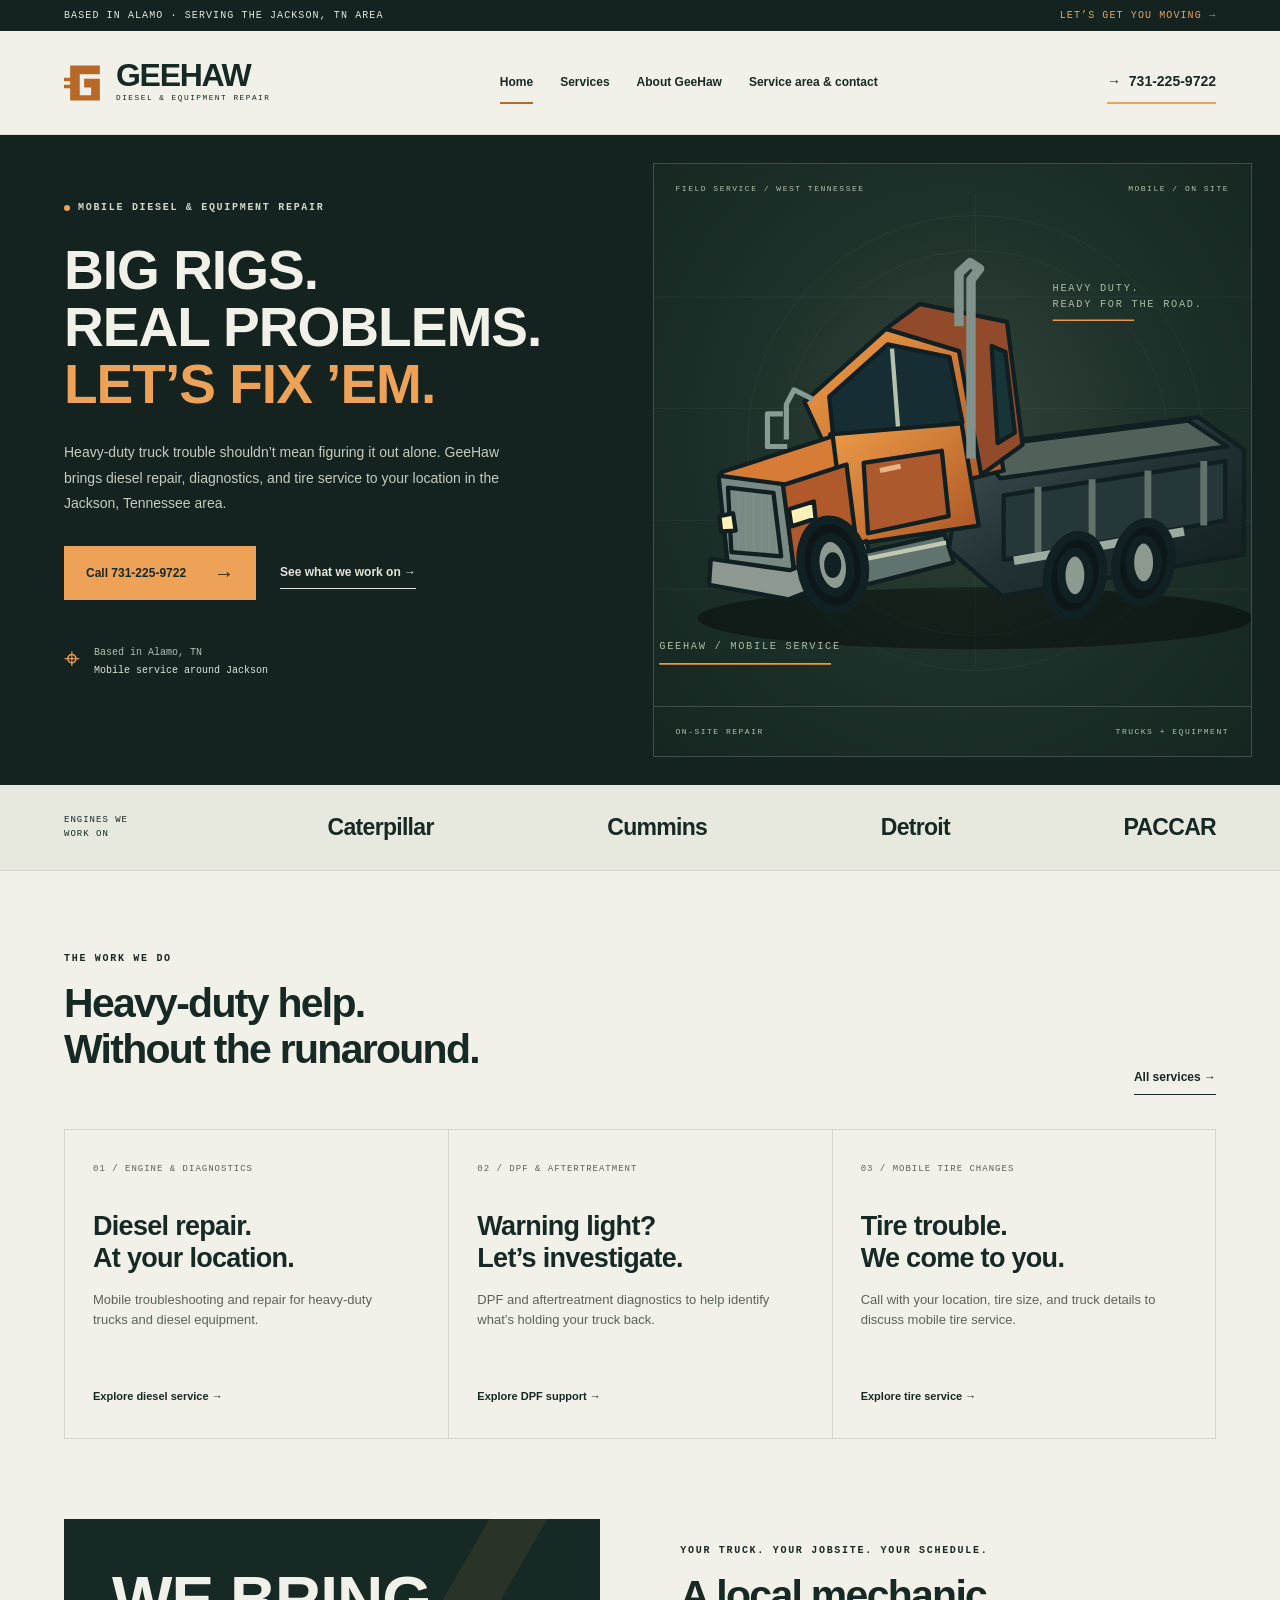
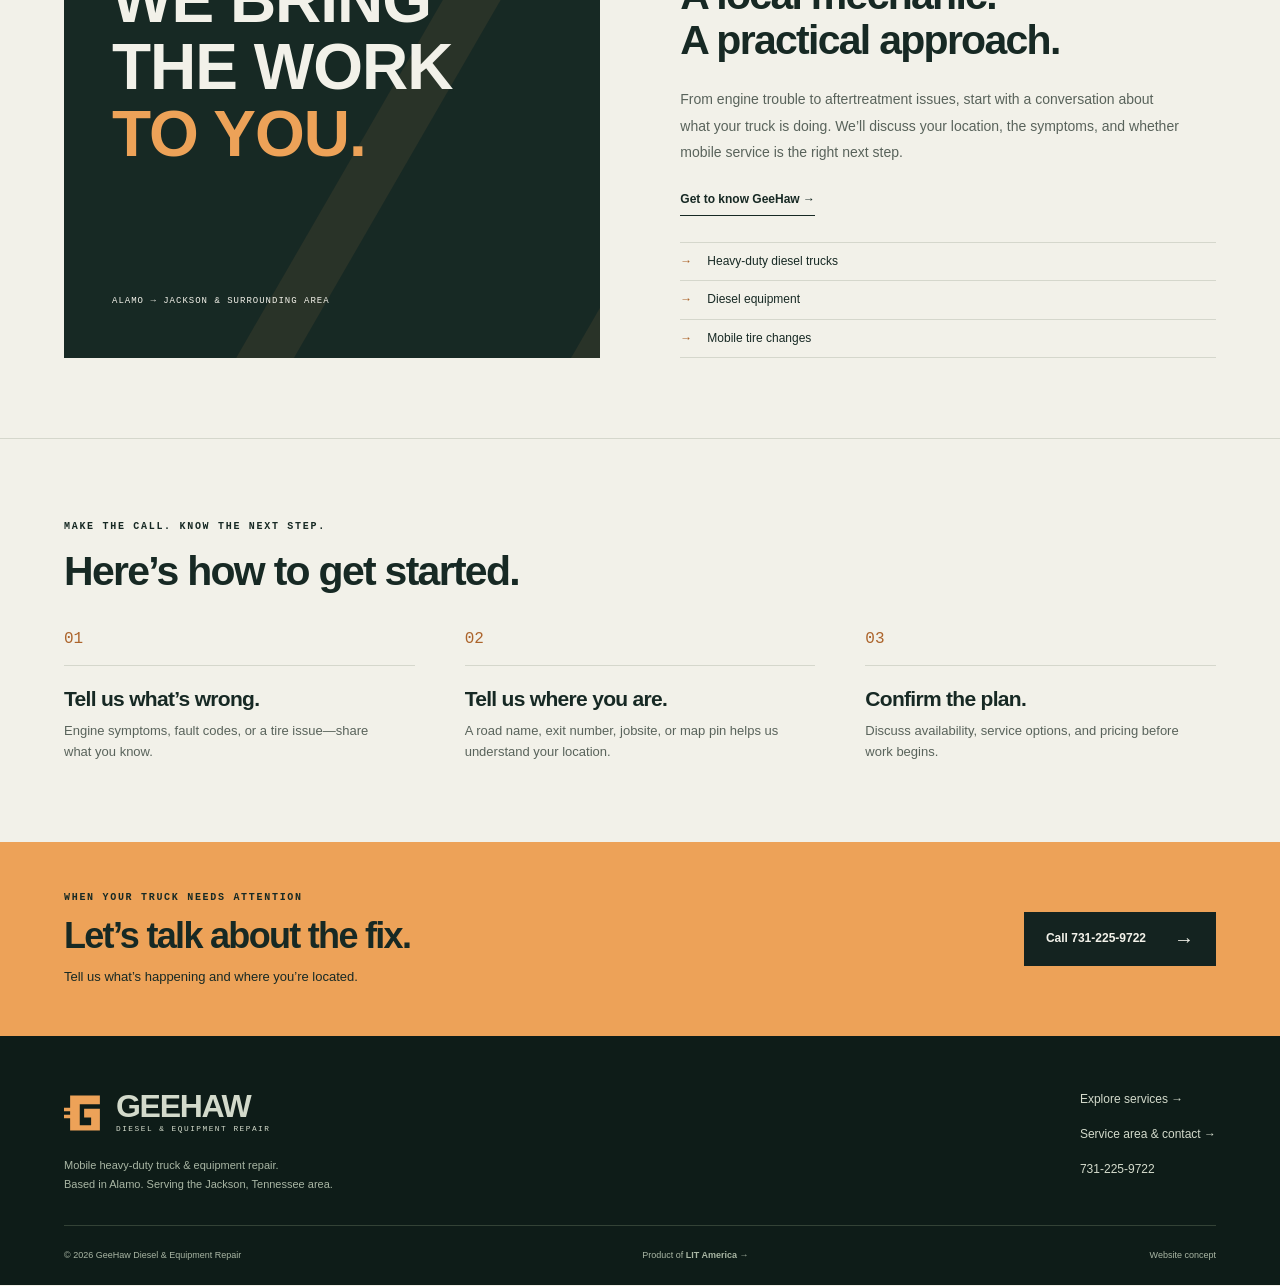
==== index.html @ 1ce033bc "Build four-page GeeHaw mobile diesel repair website" ====
<!doctype html><html lang="en"><head><meta charset="utf-8"><meta name="viewport" content="width=device-width, initial-scale=1"><title>Mobile Diesel Repair in Jackson, TN | GeeHaw</title><meta name="description" content="GeeHaw Diesel & Equipment Repair: mobile heavy-duty truck repair, DPF troubleshooting and mobile tire changes serving Jackson, Tennessee. Call 731-225-9722."><meta name="theme-color" content="#142320"><meta name="robots" content="noindex,nofollow"><link rel="icon" href="assets/favicon.svg" type="image/svg+xml"><link rel="stylesheet" href="assets/style.css"><script src="assets/app.js" defer></script></head><body><a class="skip" href="#main">Skip to content</a><div class="topline"><span>BASED IN ALAMO · SERVING THE JACKSON, TN AREA</span><a href="tel:+17312259722">LET’S GET YOU MOVING →</a></div><header><a class="brand" href="index.html" aria-label="GeeHaw home"><svg viewBox="0 0 48 48" aria-hidden="true"><path fill="currentColor" d="M7 4h34v10H18v24h13v-9h-8V19h18v25H7z"/><path d="M0 20h11M0 28h11" stroke="currentColor" stroke-width="4"/></svg><span class="brand-text">GEEHAW<small>DIESEL & EQUIPMENT REPAIR</small></span></a><button class="menu" aria-expanded="false" aria-controls="navigation" aria-label="Open navigation">☰</button><nav id="navigation" aria-label="Main navigation"><a href="index.html" aria-current="page">Home</a><a href="services.html" >Services</a><a href="about.html" >About GeeHaw</a><a href="contact.html" >Service area & contact</a></nav><a class="header-call" href="tel:+17312259722">→ &nbsp;731-225-9722</a></header><main id="main"><section class="hero"><div class="hero-copy"><span class="eyebrow"><i></i> MOBILE DIESEL & EQUIPMENT REPAIR</span><h1>BIG RIGS.<br>REAL PROBLEMS.<br><em>LET’S FIX ’EM.</em></h1><p>Heavy-duty truck trouble shouldn’t mean figuring it out alone. GeeHaw brings diesel repair, diagnostics, and tire service to your location in the Jackson, Tennessee area.</p><div class="buttons"><a class="button" href="tel:+17312259722">Call 731-225-9722 <span>→</span></a><a class="text-link" href="services.html">See what we work on →</a></div><div class="hero-note"><span class="crosshair">⌖</span><span>Based in Alamo, TN<br><b>Mobile service around Jackson</b></span></div></div><div class="hero-visual"><div class="visual-label"><span>FIELD SERVICE / WEST TENNESSEE</span><span>MOBILE / ON SITE</span></div><svg class="truck-art" viewBox="0 0 800 620" role="img" aria-labelledby="truck-title"><title id="truck-title">Illustrated heavy-duty diesel truck</title><defs><linearGradient id="metal" x2="1" y2="1"><stop stop-color="#455354"/><stop offset=".5" stop-color="#223234"/><stop offset="1" stop-color="#111c1e"/></linearGradient><linearGradient id="cab" x2="1" y2="1"><stop stop-color="#ed9d48"/><stop offset="1" stop-color="#aa5424"/></linearGradient><pattern id="grille" width="9" height="9" patternUnits="userSpaceOnUse"><path d="M1 0v9" stroke="#7e8e8d" stroke-width="2"/></pattern></defs><g fill="none" stroke="#6d7c70" opacity=".15"><circle cx="430" cy="290" r="224"/><circle cx="430" cy="290" r="265"/><path d="M10 460h770M430 0v550M0 120h800M0 250h800M0 380h800"/></g><ellipse cx="430" cy="494" rx="323" ry="36" fill="#000" opacity=".4"/><g stroke="#102022" stroke-width="5" stroke-linejoin="round"><path d="M418 294l272-34 53 38v122l-282 48-62-54z" fill="url(#metal)"/><path d="M431 295l247-31 45 30-264 37z" fill="#52605a"/><path d="M463 351l258-40v69l-258 46z" fill="#253738"/><path d="M503 341v79m63-88v78m65-88v77m65-88v75" stroke="#62716a" stroke-width="8"/><path d="M231 242l95-85 111 23 26 142-174 44z" fill="url(#cab)"/><path d="M326 157l39-29 102 21 18 143-48 35-26-144z" fill="#924b2a"/><path d="M260 236l68-61 72 15 15 76-150 21z" fill="#162e33"/><path d="M333 180l7 91" stroke="#b6c1ad" stroke-width="5"/><path d="M449 177l16 7 11 94-20 12z" fill="#173439"/><path d="M261 280l153-13 20 119-159 24z" fill="url(#cab)"/><path d="M134 324l130-42 14 111-135 37z" fill="#d77c36"/><path d="M131 328l77 10 11 104-77-9z" fill="#798a83"/><path d="M142 342l53 6 9 74-58-5z" fill="url(#grille)"/><path d="M206 339l74-24 11 87-72 35z" fill="#b05a2b"/><path d="M122 425l92 13 89-34 8 29-98 39-93-17z" fill="#8d9990"/><path d="M132 375l16-3 3 20-17 1zm81-8l29-9 2 20-28 9z" fill="#fff0b8"/><path d="M300 313l91-14 8 76-94 20z" fill="#ac592d"/><path d="M319 322l24-5" stroke="#e6b584" stroke-width="6"/><path d="M411 154V92l13-12 11 7-10 13v208" fill="none" stroke="#81918b" stroke-width="11"/><path d="M241 239l-22-11-9 17v41m-4-30h-18v38h23" fill="none" stroke="#889c95" stroke-width="6"/><path d="M297 418l97-22 11 33-103 26z" fill="#61736e"/><path d="M297 426l99-20" stroke="#c3c9b1"/><path d="M475 427l198-34" stroke="#9baba0" stroke-width="10"/>
</g><g stroke="#112123" stroke-width="10"><ellipse cx="264" cy="432" rx="37" ry="53" fill="#0d1719" transform="rotate(-9 264 432)"/><ellipse cx="264" cy="432" rx="20" ry="32" fill="#8c9a90" transform="rotate(-9 264 432)"/><ellipse cx="264" cy="432" rx="5" ry="10" fill="#1c3134"/><ellipse cx="546" cy="444" rx="32" ry="47" fill="#0d1719" transform="rotate(10 546 444)"/><ellipse cx="546" cy="444" rx="16" ry="27" fill="#8c9a90"/><ellipse cx="626" cy="429" rx="32" ry="47" fill="#0d1719" transform="rotate(10 626 429)"/><ellipse cx="626" cy="429" rx="16" ry="27" fill="#8c9a90"/></g><g fill="#abbaa6" font-family="monospace" font-size="12" letter-spacing="2"><text x="520" y="113">HEAVY DUTY.</text><text x="520" y="132">READY FOR THE ROAD.</text><text x="62" y="530">GEEHAW / MOBILE SERVICE</text></g><path d="M520 147h95M62 547h200" stroke="#e79848" stroke-width="2"/></svg><div class="visual-bottom"><span>ON-SITE REPAIR</span><span>TRUCKS + EQUIPMENT</span></div></div></section><section class="engine-strip"><span>ENGINES WE WORK ON</span><div>Caterpillar</div><div>Cummins</div><div>Detroit</div><div>PACCAR</div></section><section class="section"><div class="section-heading"><div><span class="eyebrow">THE WORK WE DO</span><h2>Heavy-duty help.<br>Without the runaround.</h2></div><a class="text-link" href="services.html">All services →</a></div><div class="service-grid"><a class="service-card" href="services.html#diesel"><span class="card-num">01 / ENGINE & DIAGNOSTICS</span><h3>Diesel repair.<br>At your location.</h3><p>Mobile troubleshooting and repair for heavy-duty trucks and diesel equipment.</p><span class="card-link">Explore diesel service →</span></a><a class="service-card" href="services.html#dpf"><span class="card-num">02 / DPF & AFTERTREATMENT</span><h3>Warning light?<br>Let’s investigate.</h3><p>DPF and aftertreatment diagnostics to help identify what’s holding your truck back.</p><span class="card-link">Explore DPF support →</span></a><a class="service-card" href="services.html#tires"><span class="card-num">03 / MOBILE TIRE CHANGES</span><h3>Tire trouble.<br>We come to you.</h3><p>Call with your location, tire size, and truck details to discuss mobile tire service.</p><span class="card-link">Explore tire service →</span></a></div></section><section class="split-section"><div class="big-number"><span>WE BRING<br>THE WORK<br><em>TO YOU.</em></span><small>ALAMO → JACKSON & SURROUNDING AREA</small></div><div class="split-copy"><span class="eyebrow">YOUR TRUCK. YOUR JOBSITE. YOUR SCHEDULE.</span><h2>A local mechanic.<br>A practical approach.</h2><p>From engine trouble to aftertreatment issues, start with a conversation about what your truck is doing. We’ll discuss your location, the symptoms, and whether mobile service is the right next step.</p><a class="text-link" href="about.html">Get to know GeeHaw →</a><div class="simple-list"><span>Heavy-duty diesel trucks</span><span>Diesel equipment</span><span>Mobile tire changes</span></div></div></section><section class="section process"><span class="eyebrow">MAKE THE CALL. KNOW THE NEXT STEP.</span><h2>Here’s how to get started.</h2><div class="three-steps"><div><b>01</b><h3>Tell us what’s wrong.</h3><p>Engine symptoms, fault codes, or a tire issue—share what you know.</p></div><div><b>02</b><h3>Tell us where you are.</h3><p>A road name, exit number, jobsite, or map pin helps us understand your location.</p></div><div><b>03</b><h3>Confirm the plan.</h3><p>Discuss availability, service options, and pricing before work begins.</p></div></div></section></main><section class="call-band"><div><span class="eyebrow">WHEN YOUR TRUCK NEEDS ATTENTION</span><h2>Let’s talk about the fix.</h2><p>Tell us what’s happening and where you’re located.</p></div><a class="button dark" href="tel:+17312259722">Call 731-225-9722 <span>→</span></a></section><footer><div><a class="brand" href="index.html"><svg viewBox="0 0 48 48" aria-hidden="true"><path fill="currentColor" d="M7 4h34v10H18v24h13v-9h-8V19h18v25H7z"/><path d="M0 20h11M0 28h11" stroke="currentColor" stroke-width="4"/></svg><span class="brand-text">GEEHAW<small>DIESEL & EQUIPMENT REPAIR</small></span></a><p>Mobile heavy-duty truck & equipment repair.<br>Based in Alamo. Serving the Jackson, Tennessee area.</p></div><div class="foot-links"><a href="services.html">Explore services →</a><a href="contact.html">Service area & contact →</a><a href="tel:+17312259722">731-225-9722</a></div><div class="foot-bottom"><span>© <span id="year">2026</span> GeeHaw Diesel & Equipment Repair</span><a href="https://www.litamerica.net" target="_blank" rel="noopener noreferrer">Product of <b>LIT America</b> →</a><span>Website concept</span></div></footer><div class="mobile-actions"><a href="tel:+17312259722">→ Call GeeHaw</a><a href="sms:+17312259722">Text us</a></div></body></html>
---- assets/style.css ----
:root{--bg:#f2f1e9;--ink:#172924;--muted:#59635b;--orange:#eda258;--line:#d5d7cc;--dark:#142320;--font:Arial,Helvetica,sans-serif}*{box-sizing:border-box}html{scroll-behavior:smooth;scroll-padding-top:110px}body{margin:0;background:var(--bg);color:var(--ink);font-family:var(--font);line-height:1.6}a{color:inherit;text-decoration:none}button,input,select,textarea{font:inherit}button,a,input,select,textarea{-webkit-tap-highlight-color:transparent}a:focus-visible,button:focus-visible,input:focus-visible,textarea:focus-visible,select:focus-visible,summary:focus-visible{outline:3px solid #ad5a14;outline-offset:5px}a,button{touch-action:manipulation}.topline{padding:10px 5%;display:flex;justify-content:space-between;font:10px monospace;letter-spacing:1.1px;color:#e4e7d7;background:var(--dark)}.topline a{color:var(--orange)}header{height:104px;padding:0 5%;display:flex;align-items:center;justify-content:space-between;gap:32px;border-bottom:1px solid var(--line);background:var(--bg);position:relative;z-index:10}.brand{display:inline-flex;align-items:center;gap:10px;flex-shrink:0}.brand svg{width:42px;height:42px;color:#b96828}.brand-text{font-size:32px;font-weight:900;line-height:1;letter-spacing:-1.3px}.brand small{display:block;font:7.8px/1.8 monospace;letter-spacing:1.5px}.header-call{font-weight:800;font-size:14px;border-bottom:2px solid var(--orange);padding:9px 0;white-space:nowrap}nav{display:flex;gap:27px;font-size:12px;font-weight:700}nav a{padding:12px 0;white-space:nowrap}nav a[aria-current],nav a:hover{box-shadow:inset 0 -2px #b96828}.menu{display:none}.skip{position:absolute;top:-60px;padding:12px;background:var(--orange);z-index:50}.skip:focus{top:0}.hero{display:grid;grid-template-columns:1.04fr 1fr;background:var(--dark);color:var(--bg);min-height:650px}.hero-copy{padding:65px 3vw 65px 5vw}.eyebrow{font:10px/1.6 monospace;letter-spacing:1.7px;font-weight:700;display:block}.hero .eyebrow{color:#d4d8c7;display:flex;align-items:center;gap:8px}.eyebrow i{width:6px;height:6px;background:var(--orange);border-radius:50%}h1,h2,h3,p{margin:0}h1{font-family:Impact,'Arial Narrow',Arial,sans-serif;font-weight:900;font-size:clamp(50px,4.3vw,72px);letter-spacing:-1px;line-height:1.04;margin:26px 0}h1 em,.big-number em{font-style:normal;color:var(--orange)}.hero p{max-width:460px;color:#c5cbbd;font-size:14px;line-height:1.85}.buttons{display:flex;gap:24px;align-items:center;flex-wrap:wrap;margin-top:29px}.button{display:inline-flex;align-items:center;justify-content:space-between;gap:28px;background:var(--orange);color:var(--ink);padding:16px 21px;border:1px solid var(--orange);font-size:12px;font-weight:800;min-height:52px;cursor:pointer;transition:background .2s,transform .2s}.button:hover{background:#f5b77c;transform:translateY(-2px)}.button span{font-size:20px;line-height:1}.text-link{font-size:12px;font-weight:800;border-bottom:1px solid currentColor;padding:6px 0;display:inline-block}.hero .text-link{color:#e2e6d8}.hero-note{display:flex;gap:14px;align-items:center;margin-top:36px;color:#b3c0b0;font:10px/1.8 monospace}.hero-note b{font-weight:400;color:#e0e5d7}.crosshair{font-size:28px;color:var(--orange)}.hero-visual{position:relative;display:flex;flex-direction:column;justify-content:center;background:radial-gradient(ellipse at 50% 45%,#34443a 0,#1d3029 50%,#152620 100%);margin:28px 28px 28px 0;border:1px solid #405047;min-width:0;overflow:hidden}.visual-label,.visual-bottom{display:flex;justify-content:space-between;padding:20px 22px;font:8px monospace;letter-spacing:1.5px;color:#b6c1ad;gap:12px}.visual-label{position:absolute;top:0;left:0;right:0}.visual-bottom{position:absolute;bottom:0;left:0;right:0;border-top:1px solid #405047}.truck-art{width:115%;max-width:none;margin-left:-8%;height:auto}.engine-strip{padding:24px 5%;display:flex;justify-content:space-between;align-items:center;gap:30px;border-bottom:1px solid var(--line);background:#e8e9de}.engine-strip>span{font:9px/1.6 monospace;letter-spacing:1px;max-width:90px}.engine-strip>div{font-size:23px;font-weight:900;letter-spacing:-.7px}.section{padding:80px 5%}.section-heading{display:flex;justify-content:space-between;align-items:flex-end;gap:30px;margin-bottom:34px}.section-heading .text-link{white-space:nowrap}h2{font-size:clamp(30px,3.2vw,46px);letter-spacing:-1.7px;line-height:1.12;margin:14px 0 22px;font-weight:800}h3{font-size:23px;line-height:1.2;letter-spacing:-.7px}.service-grid{display:grid;grid-template-columns:repeat(3,1fr);border:1px solid var(--line)}.service-card{padding:32px 28px;min-height:308px;display:flex;flex-direction:column;transition:background .2s}.service-card+.service-card{border-left:1px solid var(--line)}.service-card:hover{background:#e8e9de}.card-num{font:9px/1.6 monospace;letter-spacing:1px;color:var(--muted)}.service-card h3{margin:34px 0 15px;font-size:27px}.service-card p{font-size:13px;color:var(--muted);max-width:310px}.card-link{font-size:11px;font-weight:800;margin-top:auto;padding-top:30px}.split-section{display:grid;grid-template-columns:1fr 1fr;gap:7%;padding:0 5% 80px}.big-number{background:var(--ink);color:var(--bg);padding:48px;min-height:400px;position:relative;display:flex;flex-direction:column;justify-content:space-between;overflow:hidden}.big-number:after{content:'';position:absolute;right:-100px;top:-80px;width:240px;height:600px;border:50px solid #eaa25815;transform:rotate(30deg);pointer-events:none}.big-number>span{font-family:Impact,'Arial Narrow',Arial,sans-serif;font-size:clamp(44px,5vw,74px);font-weight:900;line-height:1.05;letter-spacing:-1px;z-index:1}.big-number small{font:9px/1.7 monospace;letter-spacing:1px;margin-top:30px;z-index:1}.split-copy{padding-top:24px}.split-copy p{font-size:14px;color:var(--muted);line-height:1.9;margin-bottom:18px;max-width:500px}.simple-list{margin-top:26px;border-top:1px solid var(--line)}.simple-list span{display:block;border-bottom:1px solid var(--line);padding:9px 0;font-size:12px}.simple-list span:before{content:'→';margin-right:15px;color:#a85d20}.process{border-top:1px solid var(--line)}.three-steps{display:grid;grid-template-columns:repeat(3,1fr);gap:50px;margin-top:35px}.three-steps b{display:block;font:16px monospace;color:#ac642b;border-bottom:1px solid var(--line);padding-bottom:17px;margin-bottom:20px}.three-steps h3{font-size:21px;margin-bottom:10px}.three-steps p{font-size:13px;color:var(--muted);max-width:330px}.call-band{padding:48px 5%;background:var(--orange);display:flex;justify-content:space-between;align-items:center;gap:30px}.call-band h2{margin:10px 0;font-size:36px}.call-band p{font-size:13px}.button.dark{background:var(--dark);color:var(--bg);border-color:var(--dark);white-space:nowrap}.button.dark:hover{background:#2e493b}footer{padding:54px 5% 0;background:#0e1c18;color:#d3dacb;display:flex;justify-content:space-between;flex-wrap:wrap;gap:30px}footer .brand svg{color:var(--orange)}footer .brand{margin-bottom:20px}footer p{font-size:11px;line-height:1.8;color:#a9b6a4}.foot-links{display:flex;flex-direction:column;font-size:12px;gap:16px}.foot-links a:hover,.foot-bottom a:hover{color:var(--orange)}.foot-bottom{border-top:1px solid #334236;width:100%;display:flex;justify-content:space-between;gap:15px;padding:22px 0;font-size:9px;color:#a9b6a4}.mobile-actions{display:none}.page-intro{padding:64px 5% 60px;background:var(--dark);color:var(--bg)}.page-intro .eyebrow{color:#b4c2ae}.page-intro h1{font-size:clamp(45px,5.5vw,78px);max-width:1000px}.page-intro p{max-width:650px;color:#c5cebb;font-size:15px;line-height:1.8}.service-detail{padding:65px 5%;display:grid;grid-template-columns:.7fr 1.3fr;gap:60px;border-bottom:1px solid var(--line)}.detail-label{font:11px monospace;letter-spacing:1px;padding-top:20px}.service-detail>div>p{font-size:14px;color:var(--muted);max-width:660px;line-height:1.9;margin-bottom:22px}.service-detail h2{margin-top:10px}.checks{list-style:none;padding:0;margin:25px 0;font-size:13px}.checks li{padding:10px 0;border-bottom:1px solid var(--line)}.checks li:before{content:'→';color:#a45c25;padding-right:14px}.engine-tags{display:flex;gap:10px;flex-wrap:wrap;margin:20px 0}.engine-tags span{border:1px solid #aeb7a8;padding:6px 12px;font-size:11px;font-weight:bold}.service-detail p.small,.small{font-size:11px;line-height:1.8;color:var(--muted)}.shaded{background:#e7e9de}.info-box{border-left:3px solid #bb733b;padding:15px 22px;background:#e7e9de;margin:25px 0}.info-box h3{font-size:18px;margin-bottom:10px}.info-box p{font-size:12px;color:var(--muted)}details{border-bottom:1px solid var(--line);padding:20px 0}summary{font-size:15px;font-weight:700;cursor:pointer;padding-right:10px}details p{font-size:14px;color:var(--muted);max-width:780px;margin:15px 0 0}.about-split{padding-top:75px}.contact-layout{display:grid;grid-template-columns:1fr 1fr;gap:8%}.contact-card{border-bottom:1px solid var(--line);padding-bottom:34px}.phone-large{display:block;font-size:clamp(25px,3.2vw,44px);letter-spacing:-1px;font-weight:900;margin:15px 0}.contact-card p,.area-card p,.request>p{font-size:13px;color:var(--muted);margin-bottom:24px}.contact-card .button{margin:0 10px 10px 0}.button.outline{background:transparent;border-color:#7a8975}.area-card{padding-top:35px}.route{display:flex;gap:30px;align-items:center;background:#e5e8db;padding:24px;margin:28px 0;font:bold 19px monospace}.route small{display:block;font:10px/1.8 monospace;color:var(--muted)}.route i{color:#aa6025}.request{border:1px solid var(--line);padding:34px;background:#e9ebdf;align-self:start}.request h2{font-size:33px}form{display:flex;flex-direction:column}label{font-size:11px;font-weight:bold;margin:18px 0 7px}input,select,textarea{padding:12px;border:1px solid #a4ae9e;background:#fafaf5;color:var(--ink);border-radius:0;width:100%;font-size:13px;min-height:46px}textarea{resize:vertical}form .button{margin-top:24px;width:100%}form .small{margin-top:14px}#form-status{font-size:12px;margin-top:12px;font-weight:bold}#message-review{padding-top:25px;border-top:1px solid #a4ae9e;margin-top:22px}#message-review h3{font-size:20px;margin-bottom:16px}#message-review .buttons{gap:15px;margin-top:16px}#message-review .small{margin-top:15px}.copy-text{background:transparent;border:0;border-bottom:1px solid var(--ink);padding:8px 0;font-size:12px;cursor:pointer}[hidden]{display:none!important}@media(min-width:1500px){body{max-width:1700px;margin:auto}.hero-copy{padding-left:85px}.hero{min-height:700px}}@media(max-width:1050px){header{gap:20px}nav{gap:18px;font-size:11px}.header-call{display:none}.hero-copy{padding-top:55px;padding-bottom:45px}.hero h1{font-size:clamp(43px,5.7vw,65px)}.hero{min-height:580px}.buttons{gap:16px}.hero-visual{margin:22px 22px 22px 0}.visual-label span:last-child{display:none}.service-card{padding:27px 20px}.service-card h3{font-size:24px}.big-number{padding:35px}.big-number>span{font-size:56px}.three-steps{gap:30px}.contact-layout{gap:5%}.request{padding:25px}}@media(max-width:760px){.topline{padding:9px 5%;font-size:8px;letter-spacing:.7px}.topline>a{display:none}header{height:85px}.brand-text{font-size:29px}.brand svg{width:36px;height:36px}.brand small{font-size:7px}.menu{display:block;background:transparent;border:1px solid #b2baa9;color:var(--ink);height:43px;width:45px;font-size:23px;cursor:pointer}nav{display:none;position:absolute;top:85px;left:0;right:0;background:var(--bg);padding:16px 5% 25px;border-bottom:1px solid #afb8a4;box-shadow:0 18px 20px #0002;font-size:14px}nav.open{display:flex;flex-direction:column;gap:8px}nav a{padding:10px}.hero{grid-template-columns:1fr}.hero-copy{padding:38px 6% 30px}.hero .eyebrow{font-size:8px;letter-spacing:1.2px}.hero h1{font-size:clamp(45px,10vw,74px);margin:22px 0}.hero p{font-size:13px;max-width:550px}.hero .buttons{align-items:flex-start;gap:18px}.hero-note{margin-top:25px}.hero-visual{margin:0 5% 25px;min-height:290px;max-height:365px}.truck-art{width:100%;margin:0;height:100%;max-height:365px}.visual-label,.visual-bottom{font-size:7px;padding:13px 16px}.engine-strip{display:grid;grid-template-columns:repeat(4,1fr);gap:10px;padding:22px 5%;text-align:center}.engine-strip>span{grid-column:1/-1;max-width:none;font-size:8px;margin-bottom:4px}.engine-strip>div{font-size:16px}.section{padding:50px 6%}.section-heading{align-items:flex-start;flex-direction:column;gap:4px;margin-bottom:25px}h2{font-size:34px;letter-spacing:-1.2px}.service-grid{grid-template-columns:1fr}.service-card{min-height:260px;padding:26px}.service-card+.service-card{border-left:0;border-top:1px solid var(--line)}.service-card h3{margin-top:23px;font-size:27px}.service-card p{max-width:none}.card-link{padding-top:24px}.split-section{grid-template-columns:1fr;padding:0 6% 50px;gap:20px}.big-number{min-height:335px;padding:30px}.big-number>span{font-size:57px}.split-copy{padding-top:12px}.three-steps{grid-template-columns:1fr;gap:28px}.three-steps p{max-width:none}.three-steps b{padding-bottom:10px;margin-bottom:15px}.call-band{padding:36px 6%;flex-direction:column;align-items:flex-start;gap:22px}.call-band h2{font-size:31px}.call-band .button{width:100%}footer{padding:40px 6% 70px;flex-direction:column;gap:28px}.foot-bottom{flex-direction:column;gap:8px;padding-top:20px;font-size:9px}.mobile-actions{position:fixed;bottom:0;left:0;right:0;z-index:30;display:grid;grid-template-columns:1.35fr 1fr;background:var(--orange);padding-bottom:env(safe-area-inset-bottom);box-shadow:0 -3px 15px #0002}.mobile-actions a{min-height:52px;display:grid;place-items:center;font-weight:bold;font-size:13px}.mobile-actions a:last-child{background:var(--ink);color:var(--bg)}.page-intro{padding:40px 6%}.page-intro h1{font-size:clamp(38px,8vw,62px)}.page-intro p{font-size:13px}.service-detail{padding:40px 6%;grid-template-columns:1fr;gap:15px}.detail-label{padding-top:0}.service-detail h2{font-size:33px}.service-detail>div>p{font-size:13px}.about-split{padding-top:40px}.contact-layout{grid-template-columns:1fr;gap:40px}.request{padding:25px 20px}.phone-large{font-size:36px}.route{gap:20px;padding:20px;font-size:18px}.contact-card .button{font-size:11px;padding:14px 16px}.contact-layout h2{font-size:31px}}@media(prefers-reduced-motion:reduce){html{scroll-behavior:auto}*,*:before,*:after{transition:none!important;animation:none!important}}
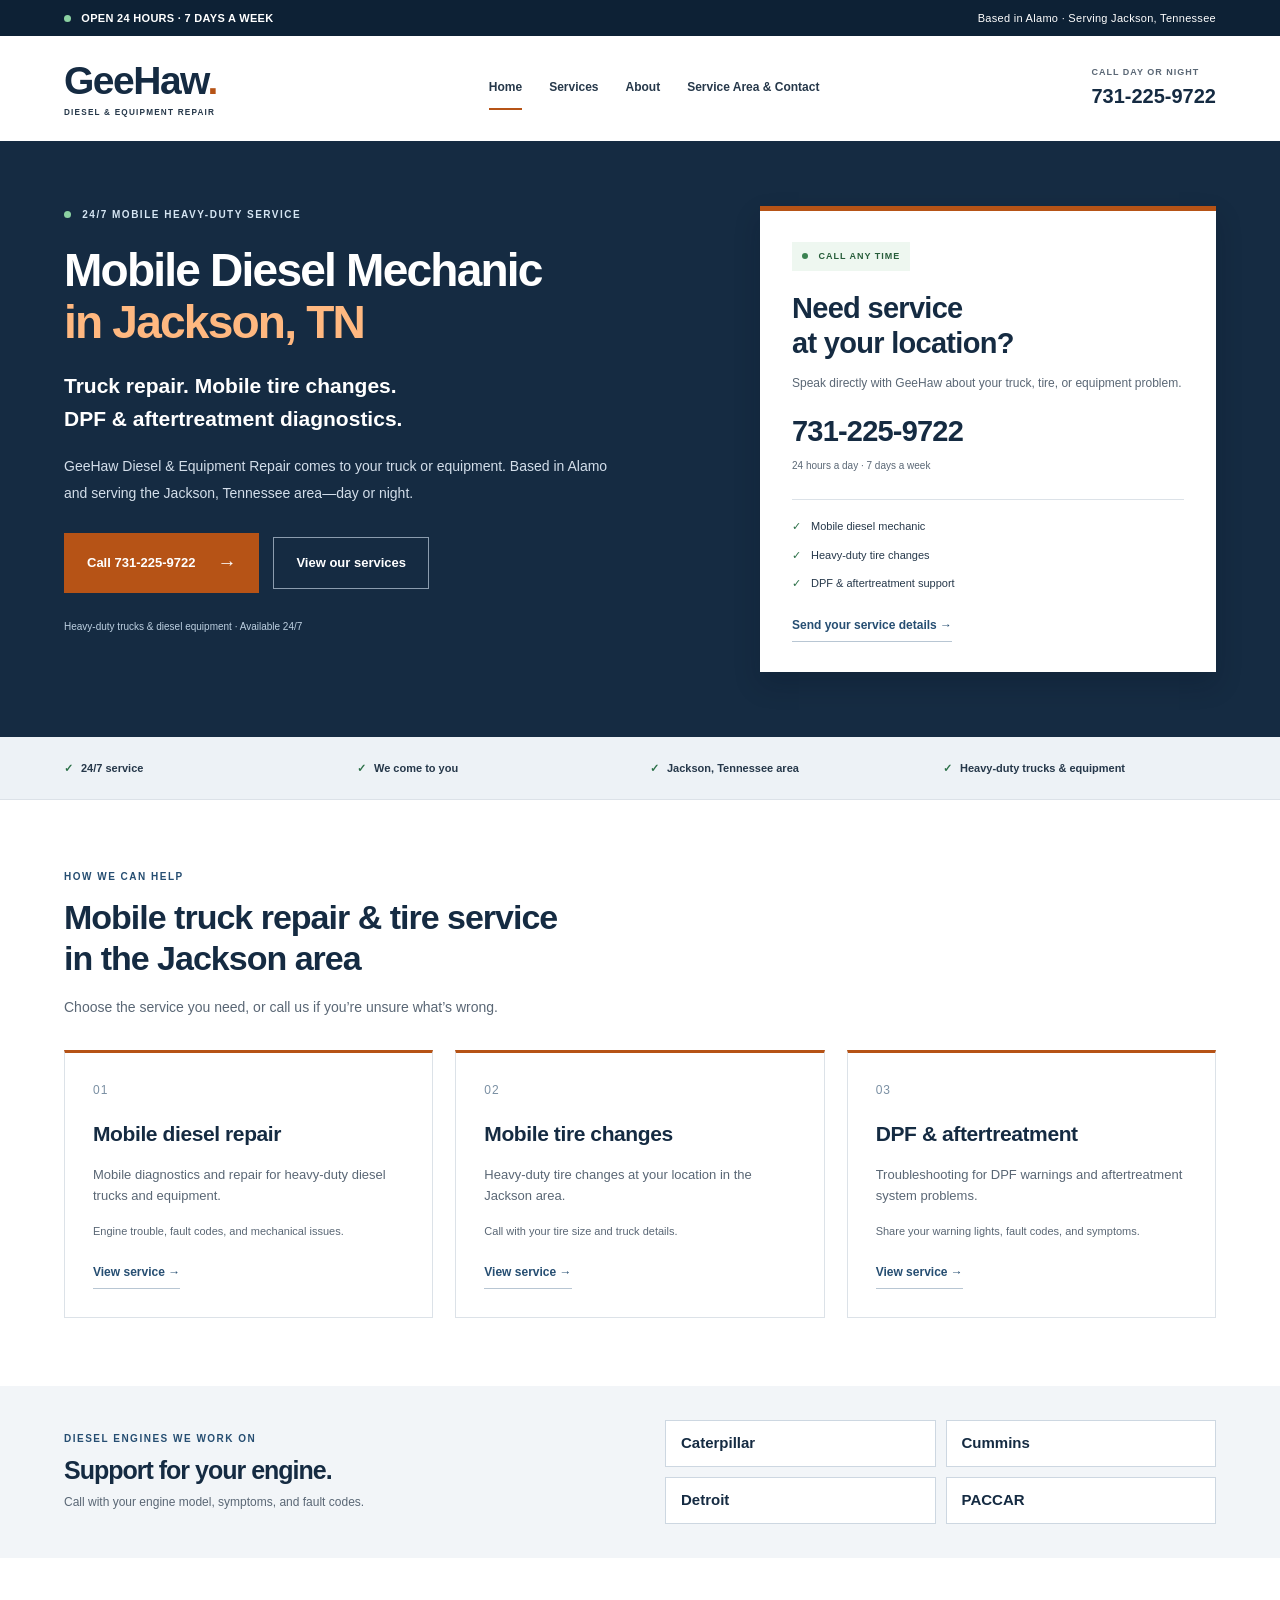
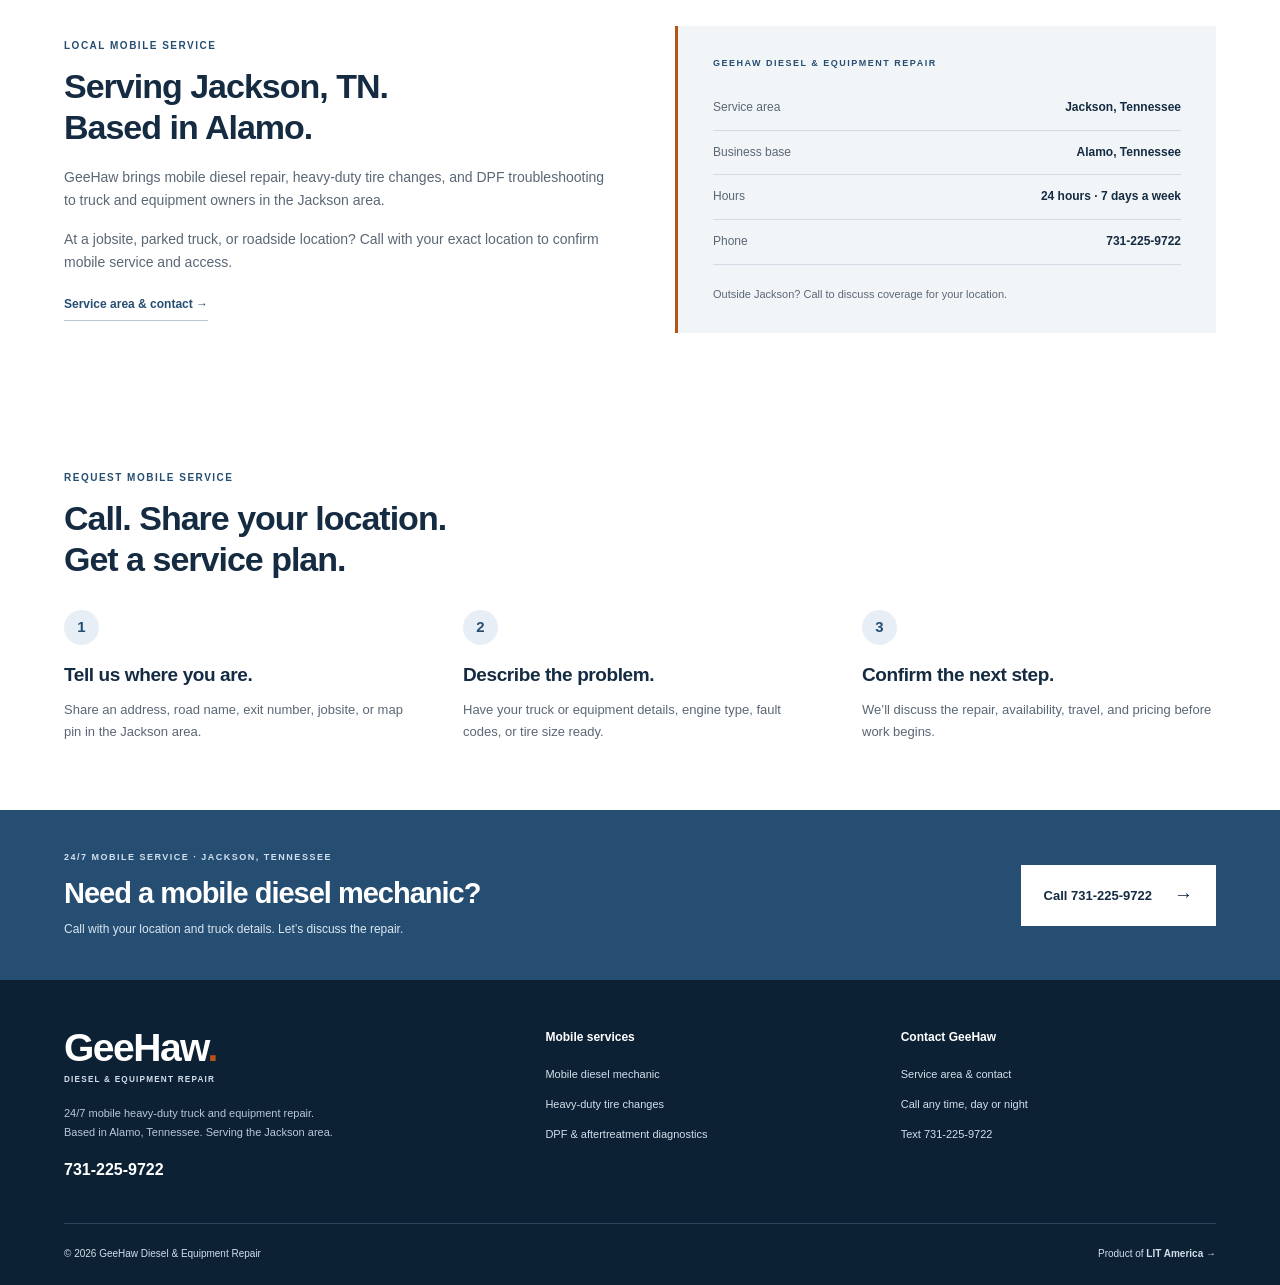
==== commit 66b366b2: "Rebuild GeeHaw as 24/7 Jackson mobile diesel and tire service website" ====
--- a/index.html
+++ b/index.html
@@ -1,2 +1 @@
-<!doctype html><html lang="en"><head><meta charset="utf-8"><meta name="viewport" content="width=device-width, initial-scale=1"><title>Mobile Diesel Repair in Jackson, TN | GeeHaw</title><meta name="description" content="GeeHaw Diesel & Equipment Repair: mobile heavy-duty truck repair, DPF troubleshooting and mobile tire changes serving Jackson, Tennessee. Call 731-225-9722."><meta name="theme-color" content="#142320"><meta name="robots" content="noindex,nofollow"><link rel="icon" href="assets/favicon.svg" type="image/svg+xml"><link rel="stylesheet" href="assets/style.css"><script src="assets/app.js" defer></script></head><body><a class="skip" href="#main">Skip to content</a><div class="topline"><span>BASED IN ALAMO · SERVING THE JACKSON, TN AREA</span><a href="tel:+17312259722">LET’S GET YOU MOVING →</a></div><header><a class="brand" href="index.html" aria-label="GeeHaw home"><svg viewBox="0 0 48 48" aria-hidden="true"><path fill="currentColor" d="M7 4h34v10H18v24h13v-9h-8V19h18v25H7z"/><path d="M0 20h11M0 28h11" stroke="currentColor" stroke-width="4"/></svg><span class="brand-text">GEEHAW<small>DIESEL & EQUIPMENT REPAIR</small></span></a><button class="menu" aria-expanded="false" aria-controls="navigation" aria-label="Open navigation">☰</button><nav id="navigation" aria-label="Main navigation"><a href="index.html" aria-current="page">Home</a><a href="services.html" >Services</a><a href="about.html" >About GeeHaw</a><a href="contact.html" >Service area & contact</a></nav><a class="header-call" href="tel:+17312259722">→ &nbsp;731-225-9722</a></header><main id="main"><section class="hero"><div class="hero-copy"><span class="eyebrow"><i></i> MOBILE DIESEL & EQUIPMENT REPAIR</span><h1>BIG RIGS.<br>REAL PROBLEMS.<br><em>LET’S FIX ’EM.</em></h1><p>Heavy-duty truck trouble shouldn’t mean figuring it out alone. GeeHaw brings diesel repair, diagnostics, and tire service to your location in the Jackson, Tennessee area.</p><div class="buttons"><a class="button" href="tel:+17312259722">Call 731-225-9722 <span>→</span></a><a class="text-link" href="services.html">See what we work on →</a></div><div class="hero-note"><span class="crosshair">⌖</span><span>Based in Alamo, TN<br><b>Mobile service around Jackson</b></span></div></div><div class="hero-visual"><div class="visual-label"><span>FIELD SERVICE / WEST TENNESSEE</span><span>MOBILE / ON SITE</span></div><svg class="truck-art" viewBox="0 0 800 620" role="img" aria-labelledby="truck-title"><title id="truck-title">Illustrated heavy-duty diesel truck</title><defs><linearGradient id="metal" x2="1" y2="1"><stop stop-color="#455354"/><stop offset=".5" stop-color="#223234"/><stop offset="1" stop-color="#111c1e"/></linearGradient><linearGradient id="cab" x2="1" y2="1"><stop stop-color="#ed9d48"/><stop offset="1" stop-color="#aa5424"/></linearGradient><pattern id="grille" width="9" height="9" patternUnits="userSpaceOnUse"><path d="M1 0v9" stroke="#7e8e8d" stroke-width="2"/></pattern></defs><g fill="none" stroke="#6d7c70" opacity=".15"><circle cx="430" cy="290" r="224"/><circle cx="430" cy="290" r="265"/><path d="M10 460h770M430 0v550M0 120h800M0 250h800M0 380h800"/></g><ellipse cx="430" cy="494" rx="323" ry="36" fill="#000" opacity=".4"/><g stroke="#102022" stroke-width="5" stroke-linejoin="round"><path d="M418 294l272-34 53 38v122l-282 48-62-54z" fill="url(#metal)"/><path d="M431 295l247-31 45 30-264 37z" fill="#52605a"/><path d="M463 351l258-40v69l-258 46z" fill="#253738"/><path d="M503 341v79m63-88v78m65-88v77m65-88v75" stroke="#62716a" stroke-width="8"/><path d="M231 242l95-85 111 23 26 142-174 44z" fill="url(#cab)"/><path d="M326 157l39-29 102 21 18 143-48 35-26-144z" fill="#924b2a"/><path d="M260 236l68-61 72 15 15 76-150 21z" fill="#162e33"/><path d="M333 180l7 91" stroke="#b6c1ad" stroke-width="5"/><path d="M449 177l16 7 11 94-20 12z" fill="#173439"/><path d="M261 280l153-13 20 119-159 24z" fill="url(#cab)"/><path d="M134 324l130-42 14 111-135 37z" fill="#d77c36"/><path d="M131 328l77 10 11 104-77-9z" fill="#798a83"/><path d="M142 342l53 6 9 74-58-5z" fill="url(#grille)"/><path d="M206 339l74-24 11 87-72 35z" fill="#b05a2b"/><path d="M122 425l92 13 89-34 8 29-98 39-93-17z" fill="#8d9990"/><path d="M132 375l16-3 3 20-17 1zm81-8l29-9 2 20-28 9z" fill="#fff0b8"/><path d="M300 313l91-14 8 76-94 20z" fill="#ac592d"/><path d="M319 322l24-5" stroke="#e6b584" stroke-width="6"/><path d="M411 154V92l13-12 11 7-10 13v208" fill="none" stroke="#81918b" stroke-width="11"/><path d="M241 239l-22-11-9 17v41m-4-30h-18v38h23" fill="none" stroke="#889c95" stroke-width="6"/><path d="M297 418l97-22 11 33-103 26z" fill="#61736e"/><path d="M297 426l99-20" stroke="#c3c9b1"/><path d="M475 427l198-34" stroke="#9baba0" stroke-width="10"/>
-</g><g stroke="#112123" stroke-width="10"><ellipse cx="264" cy="432" rx="37" ry="53" fill="#0d1719" transform="rotate(-9 264 432)"/><ellipse cx="264" cy="432" rx="20" ry="32" fill="#8c9a90" transform="rotate(-9 264 432)"/><ellipse cx="264" cy="432" rx="5" ry="10" fill="#1c3134"/><ellipse cx="546" cy="444" rx="32" ry="47" fill="#0d1719" transform="rotate(10 546 444)"/><ellipse cx="546" cy="444" rx="16" ry="27" fill="#8c9a90"/><ellipse cx="626" cy="429" rx="32" ry="47" fill="#0d1719" transform="rotate(10 626 429)"/><ellipse cx="626" cy="429" rx="16" ry="27" fill="#8c9a90"/></g><g fill="#abbaa6" font-family="monospace" font-size="12" letter-spacing="2"><text x="520" y="113">HEAVY DUTY.</text><text x="520" y="132">READY FOR THE ROAD.</text><text x="62" y="530">GEEHAW / MOBILE SERVICE</text></g><path d="M520 147h95M62 547h200" stroke="#e79848" stroke-width="2"/></svg><div class="visual-bottom"><span>ON-SITE REPAIR</span><span>TRUCKS + EQUIPMENT</span></div></div></section><section class="engine-strip"><span>ENGINES WE WORK ON</span><div>Caterpillar</div><div>Cummins</div><div>Detroit</div><div>PACCAR</div></section><section class="section"><div class="section-heading"><div><span class="eyebrow">THE WORK WE DO</span><h2>Heavy-duty help.<br>Without the runaround.</h2></div><a class="text-link" href="services.html">All services →</a></div><div class="service-grid"><a class="service-card" href="services.html#diesel"><span class="card-num">01 / ENGINE & DIAGNOSTICS</span><h3>Diesel repair.<br>At your location.</h3><p>Mobile troubleshooting and repair for heavy-duty trucks and diesel equipment.</p><span class="card-link">Explore diesel service →</span></a><a class="service-card" href="services.html#dpf"><span class="card-num">02 / DPF & AFTERTREATMENT</span><h3>Warning light?<br>Let’s investigate.</h3><p>DPF and aftertreatment diagnostics to help identify what’s holding your truck back.</p><span class="card-link">Explore DPF support →</span></a><a class="service-card" href="services.html#tires"><span class="card-num">03 / MOBILE TIRE CHANGES</span><h3>Tire trouble.<br>We come to you.</h3><p>Call with your location, tire size, and truck details to discuss mobile tire service.</p><span class="card-link">Explore tire service →</span></a></div></section><section class="split-section"><div class="big-number"><span>WE BRING<br>THE WORK<br><em>TO YOU.</em></span><small>ALAMO → JACKSON & SURROUNDING AREA</small></div><div class="split-copy"><span class="eyebrow">YOUR TRUCK. YOUR JOBSITE. YOUR SCHEDULE.</span><h2>A local mechanic.<br>A practical approach.</h2><p>From engine trouble to aftertreatment issues, start with a conversation about what your truck is doing. We’ll discuss your location, the symptoms, and whether mobile service is the right next step.</p><a class="text-link" href="about.html">Get to know GeeHaw →</a><div class="simple-list"><span>Heavy-duty diesel trucks</span><span>Diesel equipment</span><span>Mobile tire changes</span></div></div></section><section class="section process"><span class="eyebrow">MAKE THE CALL. KNOW THE NEXT STEP.</span><h2>Here’s how to get started.</h2><div class="three-steps"><div><b>01</b><h3>Tell us what’s wrong.</h3><p>Engine symptoms, fault codes, or a tire issue—share what you know.</p></div><div><b>02</b><h3>Tell us where you are.</h3><p>A road name, exit number, jobsite, or map pin helps us understand your location.</p></div><div><b>03</b><h3>Confirm the plan.</h3><p>Discuss availability, service options, and pricing before work begins.</p></div></div></section></main><section class="call-band"><div><span class="eyebrow">WHEN YOUR TRUCK NEEDS ATTENTION</span><h2>Let’s talk about the fix.</h2><p>Tell us what’s happening and where you’re located.</p></div><a class="button dark" href="tel:+17312259722">Call 731-225-9722 <span>→</span></a></section><footer><div><a class="brand" href="index.html"><svg viewBox="0 0 48 48" aria-hidden="true"><path fill="currentColor" d="M7 4h34v10H18v24h13v-9h-8V19h18v25H7z"/><path d="M0 20h11M0 28h11" stroke="currentColor" stroke-width="4"/></svg><span class="brand-text">GEEHAW<small>DIESEL & EQUIPMENT REPAIR</small></span></a><p>Mobile heavy-duty truck & equipment repair.<br>Based in Alamo. Serving the Jackson, Tennessee area.</p></div><div class="foot-links"><a href="services.html">Explore services →</a><a href="contact.html">Service area & contact →</a><a href="tel:+17312259722">731-225-9722</a></div><div class="foot-bottom"><span>© <span id="year">2026</span> GeeHaw Diesel & Equipment Repair</span><a href="https://www.litamerica.net" target="_blank" rel="noopener noreferrer">Product of <b>LIT America</b> →</a><span>Website concept</span></div></footer><div class="mobile-actions"><a href="tel:+17312259722">→ Call GeeHaw</a><a href="sms:+17312259722">Text us</a></div></body></html>+<!doctype html><html lang="en"><head><meta charset="utf-8"><meta name="viewport" content="width=device-width, initial-scale=1"><title>24/7 Mobile Diesel Mechanic &amp; Tire Service | Jackson, TN</title><meta name="description" content="24/7 mobile diesel mechanic, heavy-duty tire changes and DPF diagnostics in Jackson, TN. GeeHaw is based in Alamo. Call 731-225-9722."><meta name="theme-color" content="#152b42"><meta name="robots" content="index,follow"><link rel="canonical" href="https://vikramsamalanetha-debug.github.io/geehaa-demo2/"><meta property="og:type" content="website"><meta property="og:title" content="24/7 Mobile Diesel Mechanic &amp; Tire Service | Jackson, TN"><meta property="og:description" content="24/7 mobile diesel mechanic, heavy-duty tire changes and DPF diagnostics in Jackson, TN. GeeHaw is based in Alamo. Call 731-225-9722."><meta property="og:url" content="https://vikramsamalanetha-debug.github.io/geehaa-demo2/"><link rel="icon" href="assets/favicon.svg" type="image/svg+xml"><link rel="stylesheet" href="assets/style.css"><script src="assets/app.js" defer></script><script type="application/ld+json">{"@context": "https://schema.org", "@type": "LocalBusiness", "@id": "https://vikramsamalanetha-debug.github.io/geehaa-demo2/#business", "name": "GeeHaw Diesel & Equipment Repair", "telephone": "+1-731-225-9722", "url": "https://vikramsamalanetha-debug.github.io/geehaa-demo2/", "description": "24/7 mobile heavy-duty diesel truck and equipment repair, mobile tire changes, and DPF and aftertreatment troubleshooting.", "address": {"@type": "PostalAddress", "addressLocality": "Alamo", "addressRegion": "TN", "addressCountry": "US"}, "areaServed": [{"@type": "City", "name": "Jackson", "containedInPlace": {"@type": "State", "name": "Tennessee"}}], "openingHoursSpecification": [{"@type": "OpeningHoursSpecification", "dayOfWeek": ["Monday", "Tuesday", "Wednesday", "Thursday", "Friday", "Saturday", "Sunday"], "opens": "00:00", "closes": "23:59"}]}</script></head><body><a class="skip" href="#main">Skip to content</a><div class="statusbar"><span><i></i> OPEN 24 HOURS · 7 DAYS A WEEK</span><span>Based in Alamo · Serving Jackson, Tennessee</span></div><header><a class="brand" href="index.html" aria-label="GeeHaw home"><span class="brand-name">GeeHaw<span class="brand-dot">.</span></span><small>DIESEL & EQUIPMENT REPAIR</small></a><button class="menu" aria-label="Open navigation" aria-expanded="false" aria-controls="navigation">☰</button><nav id="navigation" aria-label="Main navigation"><a href="index.html" aria-current="page">Home</a><a href="services.html">Services</a><a href="about.html">About</a><a href="contact.html">Service Area & Contact</a></nav><a class="header-call" href="tel:+17312259722"><small>CALL DAY OR NIGHT</small>731-225-9722</a></header><main id="main"><section class="hero"><div class="hero-copy"><span class="eyebrow"><i></i> 24/7 MOBILE HEAVY-DUTY SERVICE</span><h1>Mobile Diesel Mechanic<br><span>in Jackson, TN</span></h1><p class="hero-subtitle">Truck repair. Mobile tire changes.<br>DPF & aftertreatment diagnostics.</p><p>GeeHaw Diesel & Equipment Repair comes to your truck or equipment. Based in Alamo and serving the Jackson, Tennessee area—day or night.</p><div class="buttons"><a class="button" href="tel:+17312259722">Call 731-225-9722 <span>→</span></a><a class="button outline-light" href="services.html">View our services</a></div><p class="hero-note">Heavy-duty trucks & diesel equipment · Available 24/7</p></div><aside class="dispatch-card"><span class="availability"><i></i> CALL ANY TIME</span><h2>Need service<br>at your location?</h2><p>Speak directly with GeeHaw about your truck, tire, or equipment problem.</p><a class="dispatch-phone" href="tel:+17312259722">731-225-9722</a><span class="dispatch-caption">24 hours a day · 7 days a week</span><div class="dispatch-list"><span>Mobile diesel mechanic</span><span>Heavy-duty tire changes</span><span>DPF & aftertreatment support</span></div><a class="text-link" href="contact.html">Send your service details →</a></aside></section><section class="quick-strip"><span>24/7 service</span><span>We come to you</span><span>Jackson, Tennessee area</span><span>Heavy-duty trucks & equipment</span></section><section class="section"><div class="section-heading"><span class="eyebrow">HOW WE CAN HELP</span><h2>Mobile truck repair & tire service<br>in the Jackson area</h2><p>Choose the service you need, or call us if you’re unsure what’s wrong.</p></div><div class="service-grid"><article class="service-card"><span class="service-number">01</span><h3><a href="diesel-repair.html">Mobile diesel repair</a></h3><p>Mobile diagnostics and repair for heavy-duty diesel trucks and equipment.</p><p class="small">Engine trouble, fault codes, and mechanical issues.</p><a class="text-link" href="diesel-repair.html">View service →</a></article><article class="service-card"><span class="service-number">02</span><h3><a href="mobile-tire-service.html">Mobile tire changes</a></h3><p>Heavy-duty tire changes at your location in the Jackson area.</p><p class="small">Call with your tire size and truck details.</p><a class="text-link" href="mobile-tire-service.html">View service →</a></article><article class="service-card"><span class="service-number">03</span><h3><a href="dpf-repair.html">DPF & aftertreatment</a></h3><p>Troubleshooting for DPF warnings and aftertreatment system problems.</p><p class="small">Share your warning lights, fault codes, and symptoms.</p><a class="text-link" href="dpf-repair.html">View service →</a></article></div></section><section class="engine-section"><div><span class="eyebrow">DIESEL ENGINES WE WORK ON</span><h2>Support for your engine.</h2><p>Call with your engine model, symptoms, and fault codes.</p></div><div class="engine-tags"><span>Caterpillar</span><span>Cummins</span><span>Detroit</span><span>PACCAR</span></div></section><section class="coverage section"><div><span class="eyebrow">LOCAL MOBILE SERVICE</span><h2>Serving Jackson, TN.<br>Based in Alamo.</h2><p>GeeHaw brings mobile diesel repair, heavy-duty tire changes, and DPF troubleshooting to truck and equipment owners in the Jackson area.</p><p>At a jobsite, parked truck, or roadside location? Call with your exact location to confirm mobile service and access.</p><a class="text-link" href="contact.html">Service area & contact →</a></div><div class="coverage-box"><span class="eyebrow">GEEHAW DIESEL & EQUIPMENT REPAIR</span><dl><div><dt>Service area</dt><dd>Jackson, Tennessee</dd></div><div><dt>Business base</dt><dd>Alamo, Tennessee</dd></div><div><dt>Hours</dt><dd>24 hours · 7 days a week</dd></div><div><dt>Phone</dt><dd><a href="tel:+17312259722">731-225-9722</a></dd></div></dl><p>Outside Jackson? Call to discuss coverage for your location.</p></div></section><section class="section"><div class="section-heading"><span class="eyebrow">REQUEST MOBILE SERVICE</span><h2>Call. Share your location.<br>Get a service plan.</h2></div><div class="steps"><div><b>1</b><h3>Tell us where you are.</h3><p>Share an address, road name, exit number, jobsite, or map pin in the Jackson area.</p></div><div><b>2</b><h3>Describe the problem.</h3><p>Have your truck or equipment details, engine type, fault codes, or tire size ready.</p></div><div><b>3</b><h3>Confirm the next step.</h3><p>We’ll discuss the repair, availability, travel, and pricing before work begins.</p></div></div></section></main><section class="call-band"><div><span class="eyebrow">24/7 MOBILE SERVICE · JACKSON, TENNESSEE</span><h2>Need a mobile diesel mechanic?</h2><p>Call with your location and truck details. Let’s discuss the repair.</p></div><a class="button light" href="tel:+17312259722">Call 731-225-9722 <span>→</span></a></section><footer><div><a class="brand" href="index.html"><span class="brand-name">GeeHaw<span class="brand-dot">.</span></span><small>DIESEL & EQUIPMENT REPAIR</small></a><p>24/7 mobile heavy-duty truck and equipment repair.<br>Based in Alamo, Tennessee. Serving the Jackson area.</p><a class="footer-phone" href="tel:+17312259722">731-225-9722</a></div><div class="footer-list"><b>Mobile services</b><a href="diesel-repair.html">Mobile diesel mechanic</a><a href="mobile-tire-service.html">Heavy-duty tire changes</a><a href="dpf-repair.html">DPF & aftertreatment diagnostics</a></div><div class="footer-list"><b>Contact GeeHaw</b><a href="contact.html">Service area & contact</a><a href="tel:+17312259722">Call any time, day or night</a><a href="sms:+17312259722">Text 731-225-9722</a></div><div class="foot-bottom"><span>© <span id="year">2026</span> GeeHaw Diesel & Equipment Repair</span><a href="https://www.litamerica.net" target="_blank" rel="noopener noreferrer">Product of <b>LIT America</b> →</a></div></footer><div class="mobile-actions"><a href="tel:+17312259722">Call 24/7 · 731-225-9722</a><a href="sms:+17312259722">Text us</a></div></body></html>
--- a/assets/style.css
+++ b/assets/style.css
@@ -1 +1 @@
-:root{--bg:#f2f1e9;--ink:#172924;--muted:#59635b;--orange:#eda258;--line:#d5d7cc;--dark:#142320;--font:Arial,Helvetica,sans-serif}*{box-sizing:border-box}html{scroll-behavior:smooth;scroll-padding-top:110px}body{margin:0;background:var(--bg);color:var(--ink);font-family:var(--font);line-height:1.6}a{color:inherit;text-decoration:none}button,input,select,textarea{font:inherit}button,a,input,select,textarea{-webkit-tap-highlight-color:transparent}a:focus-visible,button:focus-visible,input:focus-visible,textarea:focus-visible,select:focus-visible,summary:focus-visible{outline:3px solid #ad5a14;outline-offset:5px}a,button{touch-action:manipulation}.topline{padding:10px 5%;display:flex;justify-content:space-between;font:10px monospace;letter-spacing:1.1px;color:#e4e7d7;background:var(--dark)}.topline a{color:var(--orange)}header{height:104px;padding:0 5%;display:flex;align-items:center;justify-content:space-between;gap:32px;border-bottom:1px solid var(--line);background:var(--bg);position:relative;z-index:10}.brand{display:inline-flex;align-items:center;gap:10px;flex-shrink:0}.brand svg{width:42px;height:42px;color:#b96828}.brand-text{font-size:32px;font-weight:900;line-height:1;letter-spacing:-1.3px}.brand small{display:block;font:7.8px/1.8 monospace;letter-spacing:1.5px}.header-call{font-weight:800;font-size:14px;border-bottom:2px solid var(--orange);padding:9px 0;white-space:nowrap}nav{display:flex;gap:27px;font-size:12px;font-weight:700}nav a{padding:12px 0;white-space:nowrap}nav a[aria-current],nav a:hover{box-shadow:inset 0 -2px #b96828}.menu{display:none}.skip{position:absolute;top:-60px;padding:12px;background:var(--orange);z-index:50}.skip:focus{top:0}.hero{display:grid;grid-template-columns:1.04fr 1fr;background:var(--dark);color:var(--bg);min-height:650px}.hero-copy{padding:65px 3vw 65px 5vw}.eyebrow{font:10px/1.6 monospace;letter-spacing:1.7px;font-weight:700;display:block}.hero .eyebrow{color:#d4d8c7;display:flex;align-items:center;gap:8px}.eyebrow i{width:6px;height:6px;background:var(--orange);border-radius:50%}h1,h2,h3,p{margin:0}h1{font-family:Impact,'Arial Narrow',Arial,sans-serif;font-weight:900;font-size:clamp(50px,4.3vw,72px);letter-spacing:-1px;line-height:1.04;margin:26px 0}h1 em,.big-number em{font-style:normal;color:var(--orange)}.hero p{max-width:460px;color:#c5cbbd;font-size:14px;line-height:1.85}.buttons{display:flex;gap:24px;align-items:center;flex-wrap:wrap;margin-top:29px}.button{display:inline-flex;align-items:center;justify-content:space-between;gap:28px;background:var(--orange);color:var(--ink);padding:16px 21px;border:1px solid var(--orange);font-size:12px;font-weight:800;min-height:52px;cursor:pointer;transition:background .2s,transform .2s}.button:hover{background:#f5b77c;transform:translateY(-2px)}.button span{font-size:20px;line-height:1}.text-link{font-size:12px;font-weight:800;border-bottom:1px solid currentColor;padding:6px 0;display:inline-block}.hero .text-link{color:#e2e6d8}.hero-note{display:flex;gap:14px;align-items:center;margin-top:36px;color:#b3c0b0;font:10px/1.8 monospace}.hero-note b{font-weight:400;color:#e0e5d7}.crosshair{font-size:28px;color:var(--orange)}.hero-visual{position:relative;display:flex;flex-direction:column;justify-content:center;background:radial-gradient(ellipse at 50% 45%,#34443a 0,#1d3029 50%,#152620 100%);margin:28px 28px 28px 0;border:1px solid #405047;min-width:0;overflow:hidden}.visual-label,.visual-bottom{display:flex;justify-content:space-between;padding:20px 22px;font:8px monospace;letter-spacing:1.5px;color:#b6c1ad;gap:12px}.visual-label{position:absolute;top:0;left:0;right:0}.visual-bottom{position:absolute;bottom:0;left:0;right:0;border-top:1px solid #405047}.truck-art{width:115%;max-width:none;margin-left:-8%;height:auto}.engine-strip{padding:24px 5%;display:flex;justify-content:space-between;align-items:center;gap:30px;border-bottom:1px solid var(--line);background:#e8e9de}.engine-strip>span{font:9px/1.6 monospace;letter-spacing:1px;max-width:90px}.engine-strip>div{font-size:23px;font-weight:900;letter-spacing:-.7px}.section{padding:80px 5%}.section-heading{display:flex;justify-content:space-between;align-items:flex-end;gap:30px;margin-bottom:34px}.section-heading .text-link{white-space:nowrap}h2{font-size:clamp(30px,3.2vw,46px);letter-spacing:-1.7px;line-height:1.12;margin:14px 0 22px;font-weight:800}h3{font-size:23px;line-height:1.2;letter-spacing:-.7px}.service-grid{display:grid;grid-template-columns:repeat(3,1fr);border:1px solid var(--line)}.service-card{padding:32px 28px;min-height:308px;display:flex;flex-direction:column;transition:background .2s}.service-card+.service-card{border-left:1px solid var(--line)}.service-card:hover{background:#e8e9de}.card-num{font:9px/1.6 monospace;letter-spacing:1px;color:var(--muted)}.service-card h3{margin:34px 0 15px;font-size:27px}.service-card p{font-size:13px;color:var(--muted);max-width:310px}.card-link{font-size:11px;font-weight:800;margin-top:auto;padding-top:30px}.split-section{display:grid;grid-template-columns:1fr 1fr;gap:7%;padding:0 5% 80px}.big-number{background:var(--ink);color:var(--bg);padding:48px;min-height:400px;position:relative;display:flex;flex-direction:column;justify-content:space-between;overflow:hidden}.big-number:after{content:'';position:absolute;right:-100px;top:-80px;width:240px;height:600px;border:50px solid #eaa25815;transform:rotate(30deg);pointer-events:none}.big-number>span{font-family:Impact,'Arial Narrow',Arial,sans-serif;font-size:clamp(44px,5vw,74px);font-weight:900;line-height:1.05;letter-spacing:-1px;z-index:1}.big-number small{font:9px/1.7 monospace;letter-spacing:1px;margin-top:30px;z-index:1}.split-copy{padding-top:24px}.split-copy p{font-size:14px;color:var(--muted);line-height:1.9;margin-bottom:18px;max-width:500px}.simple-list{margin-top:26px;border-top:1px solid var(--line)}.simple-list span{display:block;border-bottom:1px solid var(--line);padding:9px 0;font-size:12px}.simple-list span:before{content:'→';margin-right:15px;color:#a85d20}.process{border-top:1px solid var(--line)}.three-steps{display:grid;grid-template-columns:repeat(3,1fr);gap:50px;margin-top:35px}.three-steps b{display:block;font:16px monospace;color:#ac642b;border-bottom:1px solid var(--line);padding-bottom:17px;margin-bottom:20px}.three-steps h3{font-size:21px;margin-bottom:10px}.three-steps p{font-size:13px;color:var(--muted);max-width:330px}.call-band{padding:48px 5%;background:var(--orange);display:flex;justify-content:space-between;align-items:center;gap:30px}.call-band h2{margin:10px 0;font-size:36px}.call-band p{font-size:13px}.button.dark{background:var(--dark);color:var(--bg);border-color:var(--dark);white-space:nowrap}.button.dark:hover{background:#2e493b}footer{padding:54px 5% 0;background:#0e1c18;color:#d3dacb;display:flex;justify-content:space-between;flex-wrap:wrap;gap:30px}footer .brand svg{color:var(--orange)}footer .brand{margin-bottom:20px}footer p{font-size:11px;line-height:1.8;color:#a9b6a4}.foot-links{display:flex;flex-direction:column;font-size:12px;gap:16px}.foot-links a:hover,.foot-bottom a:hover{color:var(--orange)}.foot-bottom{border-top:1px solid #334236;width:100%;display:flex;justify-content:space-between;gap:15px;padding:22px 0;font-size:9px;color:#a9b6a4}.mobile-actions{display:none}.page-intro{padding:64px 5% 60px;background:var(--dark);color:var(--bg)}.page-intro .eyebrow{color:#b4c2ae}.page-intro h1{font-size:clamp(45px,5.5vw,78px);max-width:1000px}.page-intro p{max-width:650px;color:#c5cebb;font-size:15px;line-height:1.8}.service-detail{padding:65px 5%;display:grid;grid-template-columns:.7fr 1.3fr;gap:60px;border-bottom:1px solid var(--line)}.detail-label{font:11px monospace;letter-spacing:1px;padding-top:20px}.service-detail>div>p{font-size:14px;color:var(--muted);max-width:660px;line-height:1.9;margin-bottom:22px}.service-detail h2{margin-top:10px}.checks{list-style:none;padding:0;margin:25px 0;font-size:13px}.checks li{padding:10px 0;border-bottom:1px solid var(--line)}.checks li:before{content:'→';color:#a45c25;padding-right:14px}.engine-tags{display:flex;gap:10px;flex-wrap:wrap;margin:20px 0}.engine-tags span{border:1px solid #aeb7a8;padding:6px 12px;font-size:11px;font-weight:bold}.service-detail p.small,.small{font-size:11px;line-height:1.8;color:var(--muted)}.shaded{background:#e7e9de}.info-box{border-left:3px solid #bb733b;padding:15px 22px;background:#e7e9de;margin:25px 0}.info-box h3{font-size:18px;margin-bottom:10px}.info-box p{font-size:12px;color:var(--muted)}details{border-bottom:1px solid var(--line);padding:20px 0}summary{font-size:15px;font-weight:700;cursor:pointer;padding-right:10px}details p{font-size:14px;color:var(--muted);max-width:780px;margin:15px 0 0}.about-split{padding-top:75px}.contact-layout{display:grid;grid-template-columns:1fr 1fr;gap:8%}.contact-card{border-bottom:1px solid var(--line);padding-bottom:34px}.phone-large{display:block;font-size:clamp(25px,3.2vw,44px);letter-spacing:-1px;font-weight:900;margin:15px 0}.contact-card p,.area-card p,.request>p{font-size:13px;color:var(--muted);margin-bottom:24px}.contact-card .button{margin:0 10px 10px 0}.button.outline{background:transparent;border-color:#7a8975}.area-card{padding-top:35px}.route{display:flex;gap:30px;align-items:center;background:#e5e8db;padding:24px;margin:28px 0;font:bold 19px monospace}.route small{display:block;font:10px/1.8 monospace;color:var(--muted)}.route i{color:#aa6025}.request{border:1px solid var(--line);padding:34px;background:#e9ebdf;align-self:start}.request h2{font-size:33px}form{display:flex;flex-direction:column}label{font-size:11px;font-weight:bold;margin:18px 0 7px}input,select,textarea{padding:12px;border:1px solid #a4ae9e;background:#fafaf5;color:var(--ink);border-radius:0;width:100%;font-size:13px;min-height:46px}textarea{resize:vertical}form .button{margin-top:24px;width:100%}form .small{margin-top:14px}#form-status{font-size:12px;margin-top:12px;font-weight:bold}#message-review{padding-top:25px;border-top:1px solid #a4ae9e;margin-top:22px}#message-review h3{font-size:20px;margin-bottom:16px}#message-review .buttons{gap:15px;margin-top:16px}#message-review .small{margin-top:15px}.copy-text{background:transparent;border:0;border-bottom:1px solid var(--ink);padding:8px 0;font-size:12px;cursor:pointer}[hidden]{display:none!important}@media(min-width:1500px){body{max-width:1700px;margin:auto}.hero-copy{padding-left:85px}.hero{min-height:700px}}@media(max-width:1050px){header{gap:20px}nav{gap:18px;font-size:11px}.header-call{display:none}.hero-copy{padding-top:55px;padding-bottom:45px}.hero h1{font-size:clamp(43px,5.7vw,65px)}.hero{min-height:580px}.buttons{gap:16px}.hero-visual{margin:22px 22px 22px 0}.visual-label span:last-child{display:none}.service-card{padding:27px 20px}.service-card h3{font-size:24px}.big-number{padding:35px}.big-number>span{font-size:56px}.three-steps{gap:30px}.contact-layout{gap:5%}.request{padding:25px}}@media(max-width:760px){.topline{padding:9px 5%;font-size:8px;letter-spacing:.7px}.topline>a{display:none}header{height:85px}.brand-text{font-size:29px}.brand svg{width:36px;height:36px}.brand small{font-size:7px}.menu{display:block;background:transparent;border:1px solid #b2baa9;color:var(--ink);height:43px;width:45px;font-size:23px;cursor:pointer}nav{display:none;position:absolute;top:85px;left:0;right:0;background:var(--bg);padding:16px 5% 25px;border-bottom:1px solid #afb8a4;box-shadow:0 18px 20px #0002;font-size:14px}nav.open{display:flex;flex-direction:column;gap:8px}nav a{padding:10px}.hero{grid-template-columns:1fr}.hero-copy{padding:38px 6% 30px}.hero .eyebrow{font-size:8px;letter-spacing:1.2px}.hero h1{font-size:clamp(45px,10vw,74px);margin:22px 0}.hero p{font-size:13px;max-width:550px}.hero .buttons{align-items:flex-start;gap:18px}.hero-note{margin-top:25px}.hero-visual{margin:0 5% 25px;min-height:290px;max-height:365px}.truck-art{width:100%;margin:0;height:100%;max-height:365px}.visual-label,.visual-bottom{font-size:7px;padding:13px 16px}.engine-strip{display:grid;grid-template-columns:repeat(4,1fr);gap:10px;padding:22px 5%;text-align:center}.engine-strip>span{grid-column:1/-1;max-width:none;font-size:8px;margin-bottom:4px}.engine-strip>div{font-size:16px}.section{padding:50px 6%}.section-heading{align-items:flex-start;flex-direction:column;gap:4px;margin-bottom:25px}h2{font-size:34px;letter-spacing:-1.2px}.service-grid{grid-template-columns:1fr}.service-card{min-height:260px;padding:26px}.service-card+.service-card{border-left:0;border-top:1px solid var(--line)}.service-card h3{margin-top:23px;font-size:27px}.service-card p{max-width:none}.card-link{padding-top:24px}.split-section{grid-template-columns:1fr;padding:0 6% 50px;gap:20px}.big-number{min-height:335px;padding:30px}.big-number>span{font-size:57px}.split-copy{padding-top:12px}.three-steps{grid-template-columns:1fr;gap:28px}.three-steps p{max-width:none}.three-steps b{padding-bottom:10px;margin-bottom:15px}.call-band{padding:36px 6%;flex-direction:column;align-items:flex-start;gap:22px}.call-band h2{font-size:31px}.call-band .button{width:100%}footer{padding:40px 6% 70px;flex-direction:column;gap:28px}.foot-bottom{flex-direction:column;gap:8px;padding-top:20px;font-size:9px}.mobile-actions{position:fixed;bottom:0;left:0;right:0;z-index:30;display:grid;grid-template-columns:1.35fr 1fr;background:var(--orange);padding-bottom:env(safe-area-inset-bottom);box-shadow:0 -3px 15px #0002}.mobile-actions a{min-height:52px;display:grid;place-items:center;font-weight:bold;font-size:13px}.mobile-actions a:last-child{background:var(--ink);color:var(--bg)}.page-intro{padding:40px 6%}.page-intro h1{font-size:clamp(38px,8vw,62px)}.page-intro p{font-size:13px}.service-detail{padding:40px 6%;grid-template-columns:1fr;gap:15px}.detail-label{padding-top:0}.service-detail h2{font-size:33px}.service-detail>div>p{font-size:13px}.about-split{padding-top:40px}.contact-layout{grid-template-columns:1fr;gap:40px}.request{padding:25px 20px}.phone-large{font-size:36px}.route{gap:20px;padding:20px;font-size:18px}.contact-card .button{font-size:11px;padding:14px 16px}.contact-layout h2{font-size:31px}}@media(prefers-reduced-motion:reduce){html{scroll-behavior:auto}*,*:before,*:after{transition:none!important;animation:none!important}}
+:root{--navy:#152b42;--dark:#0d2135;--orange:#b65316;--blue:#264e72;--text:#26384a;--muted:#5a6775;--line:#dce2e8;--gray:#f2f5f8;--white:#fff}*{box-sizing:border-box}html{scroll-behavior:smooth;scroll-padding-top:25px}body{margin:0;color:var(--text);font-family:Arial,Helvetica,sans-serif;line-height:1.65;background:#fff}a{color:inherit;text-decoration:none}p,h1,h2,h3{margin:0}button,input,select,textarea{font:inherit}a,button{touch-action:manipulation}a:focus-visible,button:focus-visible,summary:focus-visible,input:focus-visible,textarea:focus-visible,select:focus-visible{outline:3px solid #db752e;outline-offset:4px}.statusbar{background:var(--dark);color:#fff;display:flex;justify-content:space-between;gap:20px;padding:9px max(5%,calc((100vw - 1240px)/2));font-size:11px;letter-spacing:.3px}.statusbar span:first-child{font-weight:700}.statusbar i,.availability i,.eyebrow i{display:inline-block;background:#8bd1a2;width:7px;height:7px;border-radius:50%;margin-right:7px}.statusbar span{white-space:nowrap}header{min-height:105px;display:flex;align-items:center;justify-content:space-between;gap:30px;max-width:1240px;padding:20px 0;margin:auto}.brand{display:flex;flex-direction:column;line-height:1;flex-shrink:0}.brand-name{font-size:39px;letter-spacing:-1.5px;font-weight:900;color:var(--navy)}.brand-dot{color:var(--orange)}.brand small{font-size:8.2px;letter-spacing:1.2px;margin-top:9px;font-weight:700}.header-call{font-size:20px;font-weight:800;color:var(--navy);white-space:nowrap}.header-call small{display:block;font-size:9px;letter-spacing:1px;color:var(--muted)}nav{display:flex;gap:27px;font-size:12px;font-weight:700}nav a{padding:10px 0;border-bottom:2px solid transparent}nav a:hover,nav a[aria-current]{border-color:var(--orange)}.menu{display:none}.skip{position:absolute;top:-70px;left:10px;background:var(--orange);padding:12px;z-index:100}.skip:focus{top:0}.hero{background:var(--navy);display:grid;grid-template-columns:1.5fr 1fr;gap:7%;padding:65px max(5%,calc((100vw - 1240px)/2));color:#fff}.hero-copy{max-width:720px}.eyebrow{font-size:10px;letter-spacing:1.5px;font-weight:800;display:block;line-height:1.7}.hero .eyebrow{color:#d5e5f3}.hero h1{font-size:clamp(36px,3.6vw,54px);line-height:1.12;letter-spacing:-1.8px;margin:22px 0}.hero h1 span{color:#ffb880}.hero-subtitle{color:#fff;font-size:21px;line-height:1.55;font-weight:700;margin-bottom:18px}.hero-copy>p:not(.hero-subtitle){font-size:14px;line-height:1.9;color:#d3deea;max-width:570px}.buttons{display:flex;flex-wrap:wrap;align-items:center;gap:14px;margin-top:26px}.button{display:inline-flex;align-items:center;justify-content:center;gap:22px;padding:15px 22px;min-height:52px;background:var(--orange);color:#fff;border:1px solid var(--orange);font-size:13px;font-weight:800;cursor:pointer;line-height:1.5;transition:background .15s}.button:hover{background:#b9571a;border-color:#b9571a}.button span{font-size:19px}.button.outline-light{background:transparent;border-color:#8b9cae;color:#fff}.button.outline-light:hover{background:#26415c}.button.light{background:#fff;color:var(--navy);border-color:#fff;white-space:nowrap}.button.outline{background:transparent;color:var(--navy);border-color:#a6b2c0}.hero-copy>p.hero-note{font-size:10px;color:#bdd0e1;margin-top:24px}.dispatch-card{background:#fff;color:var(--text);padding:30px 32px;border-top:5px solid var(--orange);align-self:center;box-shadow:0 12px 25px #00101e33}.availability{font-size:9px;font-weight:800;letter-spacing:1px;color:#275d3a;background:#eef7f0;padding:7px 10px;display:inline-block}.availability i{background:#3b8251;width:6px;height:6px}.dispatch-card h2{font-size:29px;line-height:1.2;letter-spacing:-.7px;margin:20px 0 13px}.dispatch-card p{font-size:12px;color:var(--muted)}.dispatch-phone{display:block;font-size:31px;font-weight:900;letter-spacing:-.8px;margin-top:20px;line-height:1.3;color:var(--navy)}.dispatch-caption{font-size:10px;color:var(--muted)}.dispatch-list{border-top:1px solid var(--line);margin:22px 0 14px;padding-top:12px}.dispatch-list span{display:block;font-size:11px;padding:5px 0}.dispatch-list span:before{content:'✓';color:#2b7047;margin-right:10px}.text-link{font-size:12px;font-weight:800;color:var(--blue);border-bottom:1px solid #b8c6d3;display:inline-block;padding:5px 0}.text-link:hover{color:#a9480c}.quick-strip{display:grid;grid-template-columns:repeat(4,1fr);padding:22px max(5%,calc((100vw - 1240px)/2));gap:20px;background:#edf2f6;border-bottom:1px solid var(--line);font-size:11px;font-weight:700}.quick-strip span:before{content:'✓';color:#2b7047;margin-right:8px}.section{max-width:1240px;margin:auto;padding:68px 0}.section-heading{max-width:750px;margin-bottom:30px}.section .eyebrow,.engine-section .eyebrow{color:var(--blue)}h2{font-size:34px;line-height:1.2;letter-spacing:-1px;color:var(--navy);margin:12px 0 18px}h3{font-size:21px;line-height:1.3;color:var(--navy);letter-spacing:-.4px}p{font-size:14px;color:var(--muted);margin-bottom:16px}.service-grid{display:grid;grid-template-columns:repeat(3,1fr);gap:22px}.service-card{border:1px solid var(--line);border-top:3px solid var(--orange);padding:28px;display:flex;flex-direction:column;background:#fff}.service-number{color:#7a8fa3;font-size:12px;letter-spacing:1px;margin-bottom:20px}.service-card h3{margin-bottom:16px}.service-card h3 a:hover{color:var(--orange)}.service-card p{font-size:13px}.service-card p.small{font-size:11px}.service-card .text-link{align-self:flex-start;margin-top:auto}.engine-section{background:var(--gray);padding:34px max(5%,calc((100vw - 1240px)/2));display:grid;grid-template-columns:1fr 1fr;gap:50px;align-items:center}.engine-section h2{font-size:25px;margin:8px 0}.engine-section p{font-size:12px;margin:0}.engine-tags{display:grid;grid-template-columns:repeat(2,1fr);gap:10px}.engine-tags span{padding:10px 15px;border:1px solid #cdd7e1;color:var(--navy);font-size:15px;font-weight:800;background:#fff}.coverage{display:grid;grid-template-columns:1fr 1fr;gap:70px;align-items:center}.coverage-box{background:var(--gray);padding:30px 35px;border-left:3px solid var(--orange)}.coverage-box>.eyebrow{font-size:9px}.coverage-box p{font-size:11px;margin:20px 0 0}dl{margin:15px 0}dl>div{display:flex;gap:20px;justify-content:space-between;border-bottom:1px solid #d3dce5;padding:12px 0;font-size:12px}dt{color:var(--muted)}dd{font-weight:700;text-align:right;margin:0;color:var(--navy)}.steps{display:grid;grid-template-columns:repeat(3,1fr);gap:45px}.steps b{width:35px;height:35px;background:#e7eef5;color:var(--blue);display:grid;place-items:center;font-size:15px;border-radius:50%;margin-bottom:18px}.steps h3{font-size:19px;margin-bottom:12px}.steps p{font-size:13px;margin:0}.call-band{background:var(--blue);color:#fff;padding:40px max(5%,calc((100vw - 1240px)/2));display:flex;justify-content:space-between;align-items:center;gap:30px}.call-band h2{color:#fff;font-size:29px;margin:10px 0}.call-band p{color:#dae7f2;font-size:12px;margin:0}.call-band .eyebrow{font-size:9px;color:#d0e0ef}footer{background:#0d2135;color:#d2dfeb;padding:48px max(5%,calc((100vw - 1240px)/2)) 0;display:grid;grid-template-columns:1.4fr 1fr 1fr;gap:40px}footer .brand-name{color:#fff}footer .brand{margin-bottom:20px}footer p{font-size:11px;color:#b7c8d9}.footer-phone{font-weight:800;color:#fff}.footer-list{display:flex;flex-direction:column;gap:12px;font-size:11px}.footer-list b{color:#fff;font-size:12px;margin-bottom:5px}.footer-list a:hover{color:#ffb880}.foot-bottom{display:flex;justify-content:space-between;grid-column:1/-1;border-top:1px solid #30445b;padding:22px 0;font-size:10px;gap:20px}.page-intro{background:var(--navy);color:#fff;padding:50px max(5%,calc((100vw - 1240px)/2))}.page-intro .wrap{max-width:900px}.page-intro .eyebrow{color:#caddec}.page-intro h1{font-size:clamp(32px,3.4vw,47px);line-height:1.16;letter-spacing:-1.2px;margin:18px 0}.page-intro p{color:#d3e0ec;max-width:700px;font-size:15px}.page-intro .button{margin-top:8px}.two-column,.service-detail,.contact-layout{display:grid;grid-template-columns:1.2fr 1fr;gap:70px}.gray{background:var(--gray);max-width:none;padding-left:max(5%,calc((100vw - 1240px)/2));padding-right:max(5%,calc((100vw - 1240px)/2))}.two-column p,.service-detail p{line-height:1.9}.plain-panel{background:var(--gray);padding:30px;align-self:start;border:1px solid var(--line)}.gray .plain-panel{background:#fff}.plain-panel h3{font-size:22px;margin-bottom:15px}.plain-panel hr{border:0;border-top:1px solid var(--line);margin:25px 0}.plain-panel p{font-size:13px}.checks{list-style:none;margin:26px 0;padding:0}.checks li{border-bottom:1px solid var(--line);padding:11px 0;font-size:13px}.checks li:before{content:'✓';color:#326d48;margin-right:10px}.phone-large{font-size:36px;display:block;font-weight:900;letter-spacing:-1px;color:var(--navy);margin:16px 0}.contact-card{padding-bottom:35px;border-bottom:1px solid var(--line)}.area-card{padding-top:25px}.request{background:var(--gray);border:1px solid var(--line);padding:30px;align-self:start}.request h2{font-size:29px}.request>p{font-size:12px}form{display:flex;flex-direction:column}label{font-size:12px;font-weight:700;margin:17px 0 7px}input,select,textarea{width:100%;min-height:46px;padding:11px 12px;background:#fff;color:var(--text);border:1px solid #aebbc9;border-radius:0;font-size:13px}textarea{resize:vertical}form .button{margin-top:24px}.small{font-size:11px;color:var(--muted);line-height:1.8}form .small{margin-top:12px}#form-status{font-size:12px;font-weight:700;color:var(--blue)}#message-review{border-top:1px solid #bbc8d5;padding-top:20px;margin-top:20px}#message-review h3{margin-bottom:15px}#message-review .buttons{gap:15px}.copy-text{background:transparent;border:0;border-bottom:1px solid var(--blue);font-size:12px;padding:8px 0;color:var(--blue);cursor:pointer}.mobile-actions{display:none}[hidden]{display:none!important}@media(min-width:1600px){.hero h1{font-size:54px}}@media(max-width:1380px){header,.section{margin-left:5%;margin-right:5%}header{gap:25px}.section.gray{margin:0}.hero{gap:5%;grid-template-columns:1.4fr 1fr}.dispatch-phone{font-size:29px}}@media(max-width:1000px){header{gap:20px}nav{gap:18px;font-size:11px}.header-call{font-size:17px}.brand-name{font-size:33px}.brand small{font-size:7px}.hero{grid-template-columns:1.35fr 1fr;gap:25px;padding-top:45px;padding-bottom:45px}.hero h1{font-size:37px}.hero-subtitle{font-size:18px}.dispatch-card{padding:25px 22px}.dispatch-card h2{font-size:25px}.dispatch-phone{font-size:26px}.button{padding:13px 17px;font-size:12px}.quick-strip{gap:12px;font-size:9px}.service-card{padding:22px}.coverage,.two-column,.contact-layout,.service-detail{gap:35px}.coverage-box{padding:25px}.engine-section{gap:30px}.request{padding:24px}.phone-large{font-size:31px}}@media(max-width:760px){.statusbar{padding:9px 5%;font-size:9px;justify-content:center}.statusbar span:last-child{display:none}header{min-height:83px;padding:16px 0;margin:0 5%;position:relative;flex-wrap:wrap}.brand-name{font-size:33px}.brand small{font-size:7px}.header-call{display:none}.menu{display:block;border:1px solid #abb9c7;background:#fff;color:var(--navy);font-size:23px;width:44px;height:44px;cursor:pointer}nav{display:none;position:absolute;top:83px;left:-5.55%;right:-5.55%;z-index:20;background:#fff;padding:15px 5% 25px;border-bottom:1px solid var(--line);box-shadow:0 12px 15px #112b4220;font-size:14px}nav.open{display:flex;flex-direction:column;gap:5px}nav a{padding:10px}.hero{grid-template-columns:1fr;padding:36px 6% 32px;gap:30px}.hero h1{font-size:clamp(35px,7.7vw,52px);letter-spacing:-1.1px;margin:20px 0}.hero .eyebrow{font-size:9px;letter-spacing:1px}.hero-subtitle{font-size:19px}.hero-copy>p:not(.hero-subtitle){font-size:13px}.hero .buttons{gap:10px}.hero .button{font-size:12px;padding:14px 16px}.hero-copy>p.hero-note{font-size:10px}.dispatch-card{padding:25px}.dispatch-card h2{font-size:28px}.dispatch-card h2 br{display:none}.dispatch-phone{font-size:33px}.dispatch-list{margin:18px 0 12px}.quick-strip{grid-template-columns:1fr 1fr;padding:20px 6%;gap:12px;font-size:10px}.section{padding:45px 0;margin-left:6%;margin-right:6%}h2{font-size:29px;letter-spacing:-.8px}h3{font-size:21px}.section-heading{margin-bottom:25px}.service-grid{grid-template-columns:1fr;gap:18px}.service-card{padding:25px}.service-number{margin-bottom:14px}.service-card p{margin-bottom:12px}.engine-section{grid-template-columns:1fr;gap:20px;padding:30px 6%}.engine-section h2{font-size:25px}.engine-tags{grid-template-columns:repeat(2,1fr)}.engine-tags span{font-size:14px}.coverage,.two-column,.contact-layout,.service-detail{grid-template-columns:1fr;gap:28px}.coverage-box{padding:25px 22px}.coverage-box>.eyebrow{font-size:8px}.steps{grid-template-columns:1fr;gap:28px}.steps b{margin-bottom:12px}.steps h3{font-size:20px}.call-band{flex-direction:column;align-items:flex-start;padding:32px 6%;gap:20px}.call-band h2{font-size:27px}.call-band .button{width:100%}.call-band .eyebrow{font-size:8px}footer{grid-template-columns:1fr;gap:30px;padding:36px 6% 65px}.foot-bottom{flex-direction:column;gap:8px;grid-column:1;padding-top:20px;font-size:9px}.footer-list{gap:10px}.mobile-actions{position:fixed;bottom:0;left:0;right:0;z-index:30;display:grid;grid-template-columns:1.9fr 1fr;background:var(--orange);padding-bottom:env(safe-area-inset-bottom);box-shadow:0 -3px 15px #0002}.mobile-actions a{min-height:53px;display:grid;place-items:center;font-weight:800;font-size:12px;color:#fff}.mobile-actions a:last-child{background:var(--navy)}.page-intro{padding:35px 6%}.page-intro h1{font-size:34px}.page-intro p{font-size:13px}.page-intro .eyebrow{font-size:9px}.page-intro .button{font-size:12px}.gray{padding-left:6%;padding-right:6%}.plain-panel{padding:25px}.request{padding:24px 20px}.phone-large{font-size:34px}.contact-card .buttons{gap:10px}.contact-card .button{padding:14px 16px}.request h2{font-size:27px}dl>div{font-size:11px;gap:10px}}@media(prefers-reduced-motion:reduce){html{scroll-behavior:auto}*{transition:none!important}}
